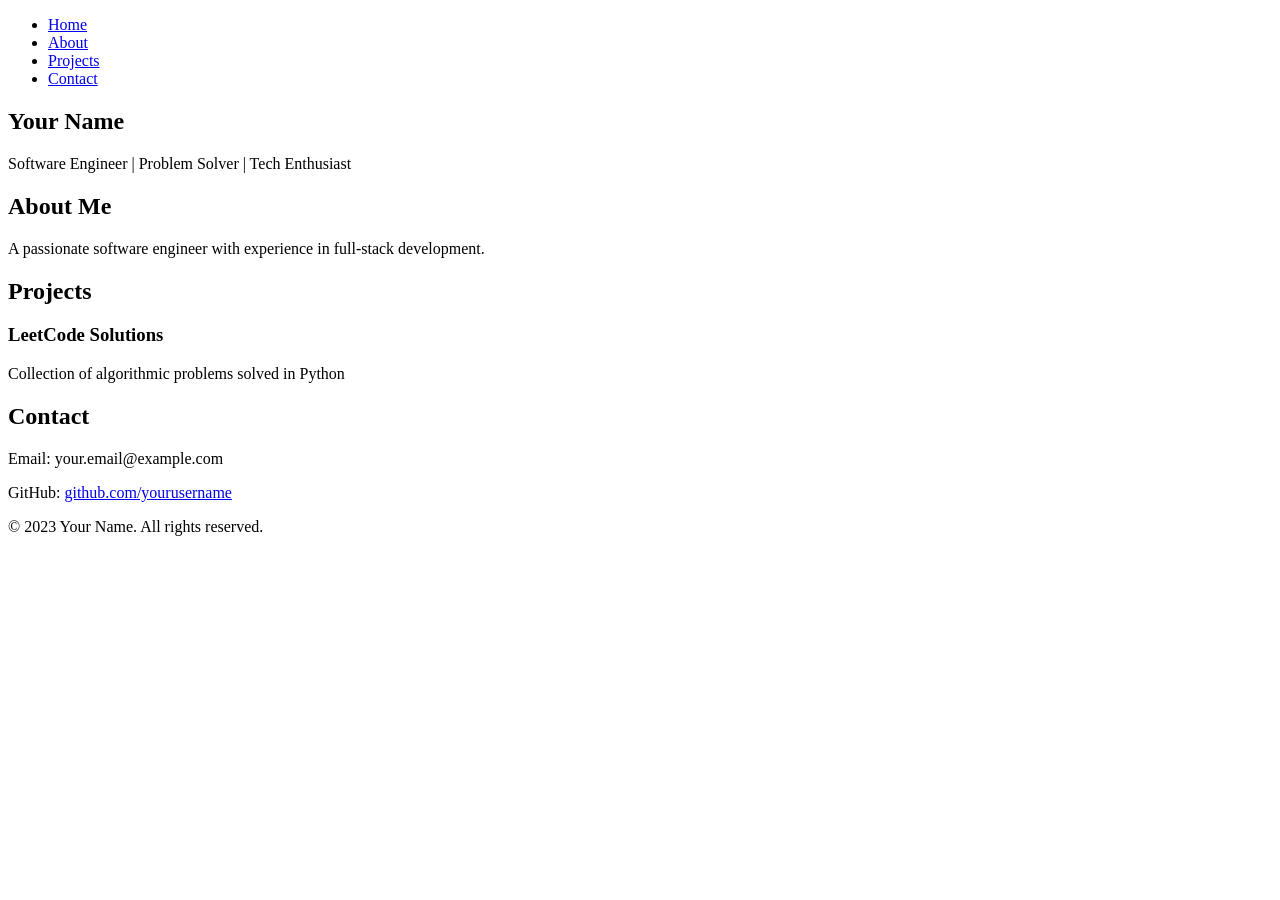
==== stevenxiong.html @ 14c27c22 "Initial commit" ====
<!DOCTYPE html>
<html lang="en">
<head>
    <meta charset="UTF-8">
    <meta name="viewport" content="width=device-width, initial-scale=1.0">
    <title>Your Name - Personal Website</title>
    <link rel="stylesheet" href="style.css">
</head>
<body>
    <header>
        <nav>
            <ul>
                <li><a href="#home">Home</a></li>
                <li><a href="#about">About</a></li>
                <li><a href="#projects">Projects</a></li>
                <li><a href="#contact">Contact</a></li>
            </ul>
        </nav>
    </header>

    <main>
        <section id="home">
            <h1>Your Name</h1>
            <p>Software Engineer | Problem Solver | Tech Enthusiast</p>
        </section>

        <section id="about">
            <h2>About Me</h2>
            <p>A passionate software engineer with experience in full-stack development.</p>
        </section>

        <section id="projects">
            <h2>Projects</h2>
            <div class="project-grid">
                <div class="project-card">
                    <h3>LeetCode Solutions</h3>
                    <p>Collection of algorithmic problems solved in Python</p>
                </div>
                <!-- Add more project cards -->
            </div>
        </section>

        <section id="contact">
            <h2>Contact</h2>
            <p>Email: your.email@example.com</p>
            <p>GitHub: <a href="https://github.com/yourusername">github.com/yourusername</a></p>
        </section>
    </main>

    <footer>
        <p>&copy; 2023 Your Name. All rights reserved.</p>
    </footer>
</body>
</html>
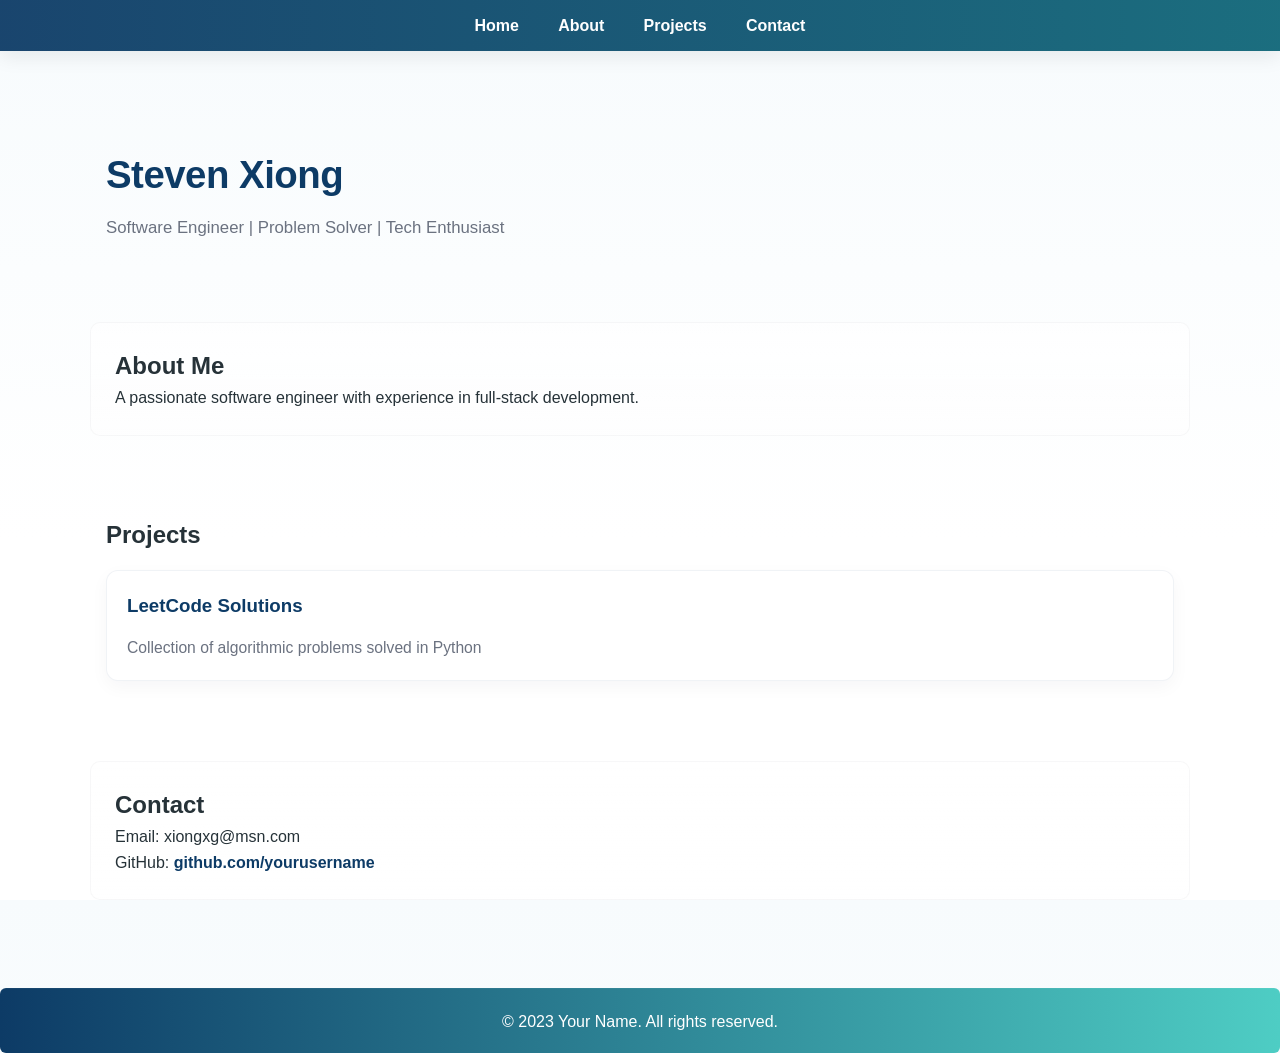
==== commit 79685c92: "change private info" ====
--- a/stevenxiong.html
+++ b/stevenxiong.html
@@ -20,7 +20,7 @@
 
     <main>
         <section id="home">
-            <h1>Your Name</h1>
+            <h1>Steven Xiong</h1>
             <p>Software Engineer | Problem Solver | Tech Enthusiast</p>
         </section>
 
@@ -42,8 +42,8 @@
 
         <section id="contact">
             <h2>Contact</h2>
-            <p>Email: your.email@example.com</p>
-            <p>GitHub: <a href="https://github.com/yourusername">github.com/yourusername</a></p>
+            <p>Email: xiongxg@msn.com</p>
+            <p>GitHub: <a href="https://github.com/stevebear01">github.com/yourusername</a></p>
         </section>
     </main>
 
--- a/style.css
+++ b/style.css
@@ -0,0 +1,130 @@
+:root{
+    --primary-color: #0d3b66;      /* 深海蓝 */
+    --secondary-color: #ff6b6b;    /* 珊瑚红（强调） */
+    --accent-color: #4ecdc4;       /* 青绿色点缀 */
+    --text-color: #263238;
+    --bg-color: #f7fbfd;
+    --card-bg: #ffffff;
+    --muted: #6b7280;
+}
+
+*{box-sizing:border-box;margin:0;padding:0}
+html,body{height:100%}
+body{
+    font-family:-apple-system,BlinkMacSystemFont,'Segoe UI',Roboto,Helvetica,Arial;
+    background:linear-gradient(180deg, var(--bg-color) 0%, #ffffff 60%);
+    color:var(--text-color);
+    line-height:1.6;
+}
+
+/* header */
+header{
+    position:fixed;
+    top:0;
+    left:0;
+    right:0;
+    z-index:50;
+    background:linear-gradient(90deg, rgba(13,59,102,0.95), rgba(15,102,120,0.95));
+    padding:0.8rem 1rem;
+    box-shadow:0 6px 20px rgba(10,20,30,0.08);
+}
+nav{max-width:1100px;margin:0 auto}
+nav ul{
+    display:flex;
+    gap:1.25rem;
+    justify-content:center;
+    list-style:none;
+    align-items:center;
+}
+nav a{
+    color:#fff;
+    text-decoration:none;
+    padding:0.45rem 0.6rem;
+    border-radius:6px;
+    font-weight:600;
+    transition:all .18s ease;
+}
+nav a:hover{
+    background:rgba(255,255,255,0.06);
+    transform:translateY(-1px);
+    box-shadow:0 6px 14px rgba(16,24,40,0.06);
+}
+
+/* page layout */
+main{margin-top:4.5rem;padding:2rem}
+section{
+    max-width:1100px;
+    margin:0 auto 2.5rem auto;
+    padding:2.5rem 1rem;
+    background:transparent;
+}
+
+/* hero */
+#home{display:flex;flex-direction:column;align-items:flex-start;gap:0.6rem}
+#home h1{
+    font-size:2.4rem;
+    color:var(--primary-color);
+    letter-spacing:-0.5px;
+}
+#home p{color:var(--muted);font-size:1.05rem}
+
+/* cards / projects */
+.project-grid{
+    display:grid;
+    grid-template-columns:repeat(auto-fit,minmax(260px,1fr));
+    gap:1.25rem;
+    margin-top:1rem;
+}
+.project-card{
+    background:var(--card-bg);
+    padding:1.25rem;
+    border-radius:12px;
+    border:1px solid rgba(13,59,102,0.06);
+    box-shadow:0 6px 18px rgba(12,30,50,0.04);
+    transition:transform .18s ease,box-shadow .18s ease,border-color .18s ease;
+    display:flex;
+    flex-direction:column;
+    gap:0.6rem;
+}
+.project-card h3{margin-bottom:0.25rem;color:var(--primary-color)}
+.project-card p{color:var(--muted);font-size:0.98rem}
+.project-card:hover{
+    transform:translateY(-6px);
+    box-shadow:0 18px 40px rgba(14,36,60,0.10);
+    border-color:rgba(78,205,196,0.28);
+    border-left:6px solid var(--accent-color);
+}
+
+/* about / contact */
+#about, #contact{background:linear-gradient(180deg, rgba(255,255,255,0.6), rgba(255,255,255,0.4));border-radius:10px;border:1px solid rgba(16,24,40,0.03);padding:1.5rem}
+#contact a{color:var(--primary-color);text-decoration:none;font-weight:600}
+.contact-button{
+    display:inline-block;
+    margin-top:0.6rem;
+    padding:0.45rem 0.8rem;
+    background:var(--secondary-color);
+    color:#fff;
+    border-radius:8px;
+    text-decoration:none;
+    font-weight:600;
+    box-shadow:0 8px 18px rgba(255,107,107,0.12);
+}
+
+/* footer */
+footer{
+    margin-top:1rem;
+    padding:1.2rem;
+    text-align:center;
+    color:#fff;
+    background:linear-gradient(90deg,var(--primary-color),var(--accent-color));
+    border-top:1px solid rgba(255,255,255,0.04);
+    position:relative;
+    border-radius:6px;
+}
+
+/* responsive */
+@media (max-width:768px){
+    nav ul{flex-wrap:wrap;gap:0.6rem}
+    #home h1{font-size:1.8rem}
+    .project-grid{grid-template-columns:1fr}
+}
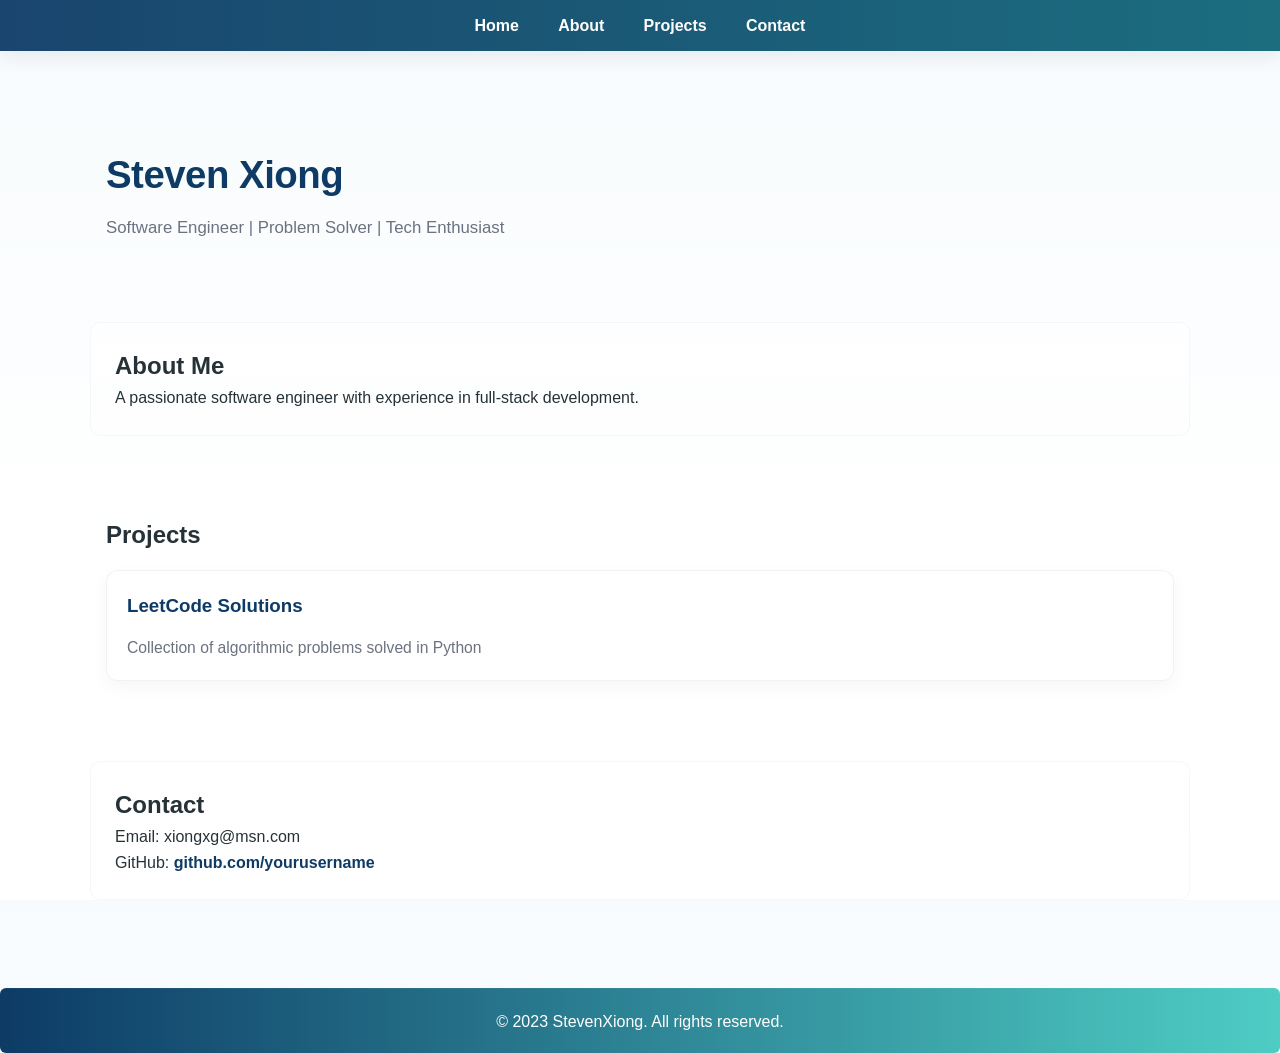
==== commit ea41e38f: "update 1" ====
--- a/stevenxiong.html
+++ b/stevenxiong.html
@@ -48,7 +48,7 @@
     </main>
 
     <footer>
-        <p>&copy; 2023 Your Name. All rights reserved.</p>
+        <p>&copy; 2023 StevenXiong. All rights reserved.</p>
     </footer>
 </body>
 </html>
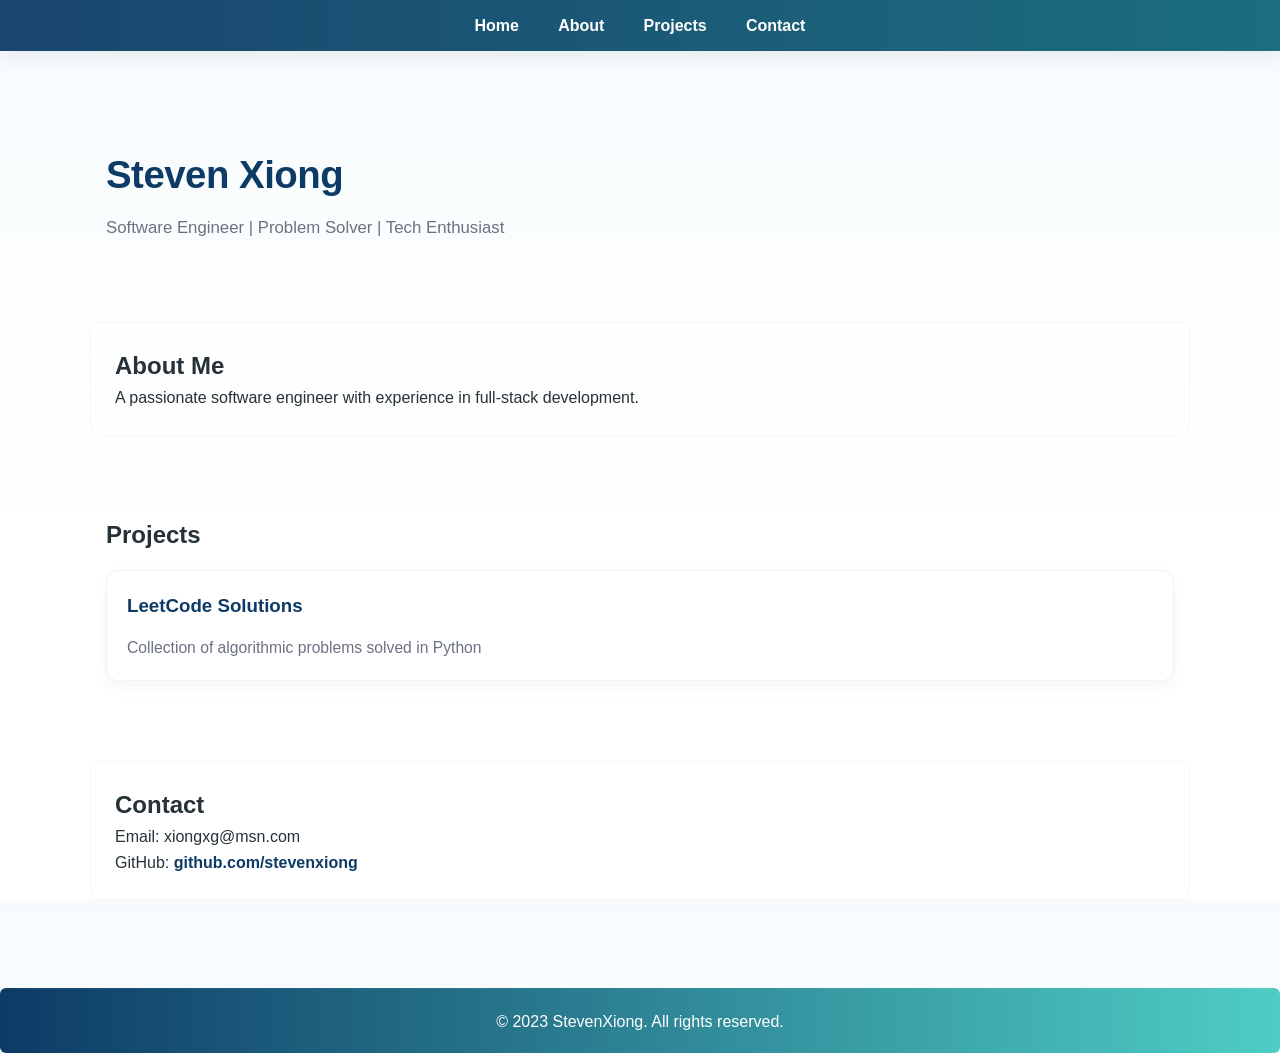
==== commit 072b27f7: "update 2" ====
--- a/stevenxiong.html
+++ b/stevenxiong.html
@@ -43,7 +43,7 @@
         <section id="contact">
             <h2>Contact</h2>
             <p>Email: xiongxg@msn.com</p>
-            <p>GitHub: <a href="https://github.com/stevebear01">github.com/yourusername</a></p>
+            <p>GitHub: <a href="https://github.com/stevebear01">github.com/stevenxiong</a></p>
         </section>
     </main>
 
